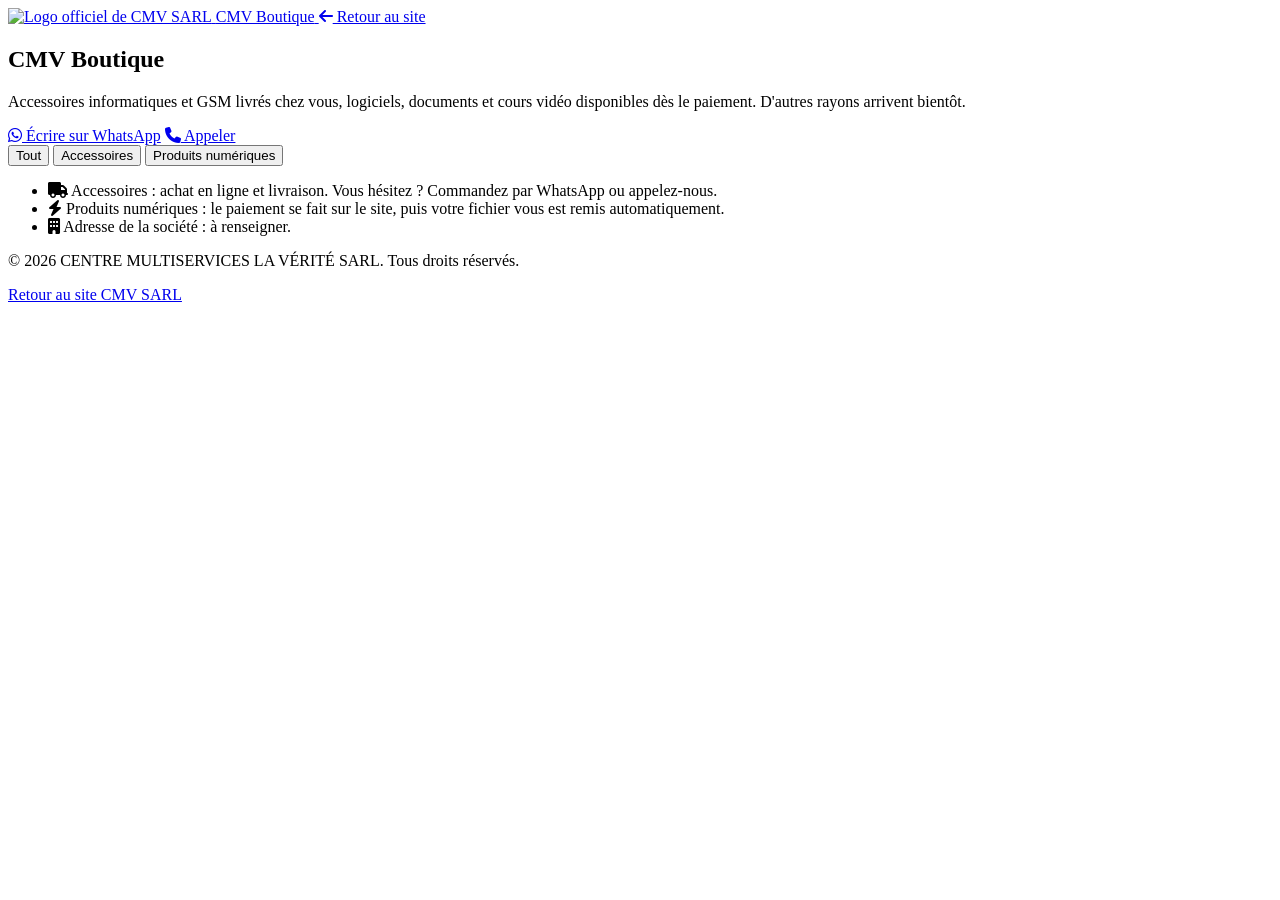
==== boutique.html @ c887f4c6 "Add files via upload" ====
<!DOCTYPE html>
<html lang="fr">
<head>
  <meta charset="UTF-8">
  <meta name="viewport" content="width=device-width, initial-scale=1">
  <title>CMV Boutique – Accessoires informatiques, GSM et produits numériques</title>
  <meta name="description" content="CMV Boutique : accessoires informatiques et GSM livrés chez vous, logiciels, documents et cours vidéo à télécharger après paiement en ligne.">
  <meta name="theme-color" content="#0b2a6f">
  <link rel="icon" type="image/png" href="assets/images/favicon.png">
  <link rel="preconnect" href="https://fonts.googleapis.com">
  <link rel="preconnect" href="https://fonts.gstatic.com" crossorigin>
  <link href="https://fonts.googleapis.com/css2?family=Poppins:wght@400;500;600;700&display=swap" rel="stylesheet">
  <link rel="stylesheet" href="https://cdnjs.cloudflare.com/ajax/libs/font-awesome/6.5.1/css/all.min.css">
  <link rel="stylesheet" href="assets/css/style.css">
</head>
<body>
  <header class="site-header">
    <div class="container header-inner">
      <a class="brand" href="index.html" aria-label="CMV SARL – Retour à l'accueil">
        <img src="assets/images/logo-cmv-sarl-320.png" width="48" height="48" alt="Logo officiel de CMV SARL">
        <span>CMV Boutique</span>
      </a>
      <a class="btn btn-outline" href="index.html"><i class="fa-solid fa-arrow-left" aria-hidden="true"></i> Retour au site</a>
    </div>
  </header>

  <main>
    <section class="hero shop-hero">
      <div class="container">
        <h1>CMV Boutique</h1>
        <p class="lead">Accessoires informatiques et GSM livrés chez vous, logiciels, documents et cours vidéo disponibles dès le paiement. D'autres rayons arrivent bientôt.</p>
        <div class="btn-row">
          <a class="btn btn-whatsapp" id="shopWa" href="#adresse"><i class="fa-brands fa-whatsapp" aria-hidden="true"></i> Écrire sur WhatsApp</a>
          <a class="btn btn-outline-light" id="shopTel" href="#adresse"><i class="fa-solid fa-phone" aria-hidden="true"></i> Appeler</a>
        </div>
      </div>
    </section>

    <section class="section section-soft" id="catalogue">
      <div class="container">
        <div class="filters" role="group" aria-label="Choisir un rayon">
          <button class="filter is-active" data-shop="all" aria-pressed="true">Tout</button>
          <button class="filter" data-shop="materiel" aria-pressed="false">Accessoires</button>
          <button class="filter" data-shop="numerique" aria-pressed="false">Produits numériques</button>
        </div>
        <div class="grid grid-3" id="shopGrid"></div>
        <ul class="shop-notes" id="adresse">
          <li><i class="fa-solid fa-truck" aria-hidden="true"></i> Accessoires : achat en ligne et livraison. Vous hésitez ? Commandez par WhatsApp ou appelez-nous.</li>
          <li><i class="fa-solid fa-bolt" aria-hidden="true"></i> Produits numériques : le paiement se fait sur le site, puis votre fichier vous est remis automatiquement.</li>
          <li><i class="fa-solid fa-building" aria-hidden="true"></i> <span id="shopAddress">Adresse de la société : à renseigner.</span></li>
        </ul>
      </div>
    </section>
  </main>

  <footer class="site-footer">
    <div class="container footer-bottom">
      <p>© <span id="year">2026</span> CENTRE MULTISERVICES LA VÉRITÉ SARL. Tous droits réservés.</p>
      <p><a href="index.html">Retour au site CMV SARL</a></p>
    </div>
  </footer>

  <button class="cart-fab" id="cartBtn" aria-label="Ouvrir le panier" hidden><i class="fa-solid fa-cart-shopping" aria-hidden="true"></i> <span id="cartCount">0</span></button>
  <dialog id="cartDialog" class="cart">
    <form method="dialog" class="cart-head"><h2>Votre panier</h2><button aria-label="Fermer">&times;</button></form>
    <ul id="cartItems"></ul>
    <p class="cart-total">Total : <strong id="cartTotal">0 FCFA</strong></p>
    <div class="field"><label for="livNom">Nom et téléphone</label><input id="livNom" autocomplete="name"></div>
    <div class="field"><label for="livAdresse">Adresse de livraison</label><textarea id="livAdresse" rows="2"></textarea></div>
    <div class="btn-row">
      <button class="btn btn-whatsapp" id="cartWa" type="button"><i class="fa-brands fa-whatsapp" aria-hidden="true"></i> Commander sur WhatsApp</button>
      <button class="btn btn-gold" id="cartPay" type="button">Payer en ligne</button>
    </div>
    <p class="note" id="cartMsg" role="status"></p>
  </dialog>

  <script src="assets/js/config.js"></script>
  <script src="assets/js/products.js"></script>
  <script src="assets/js/boutique.js"></script>
</body>
</html>
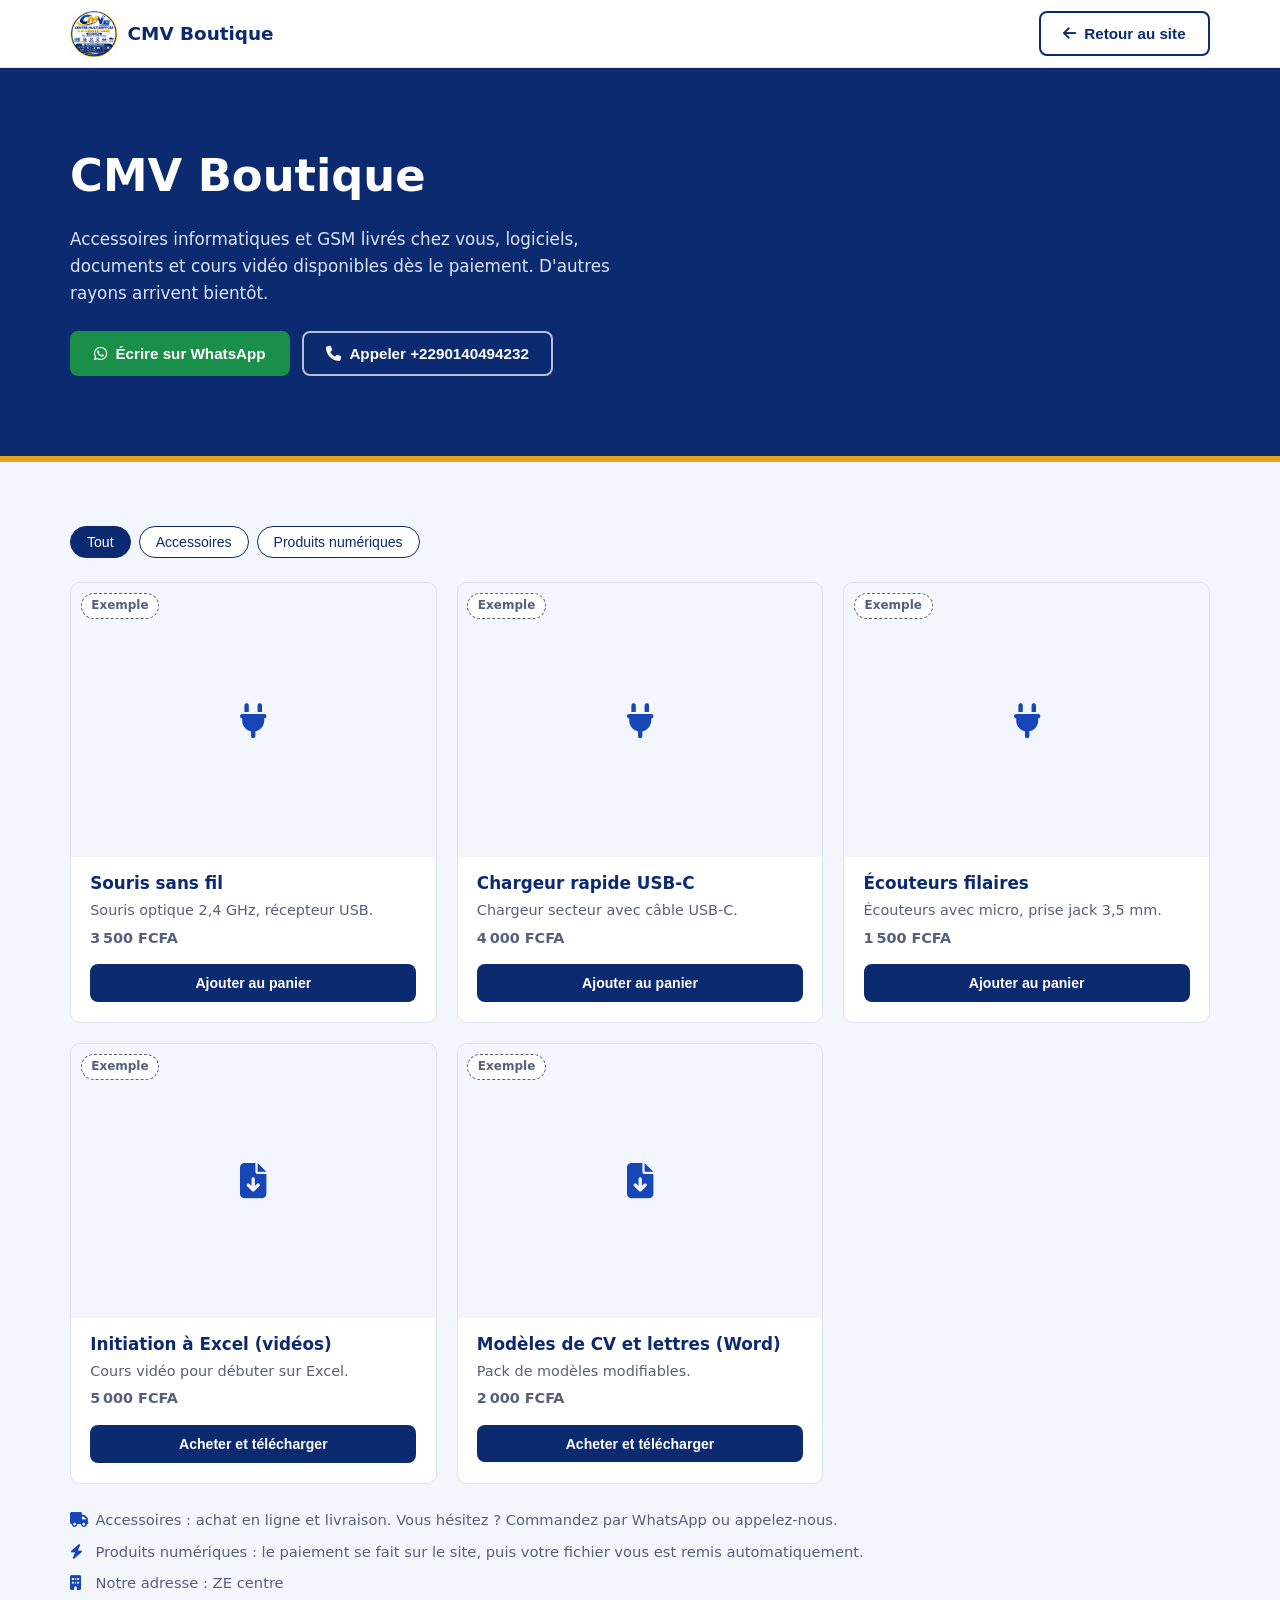
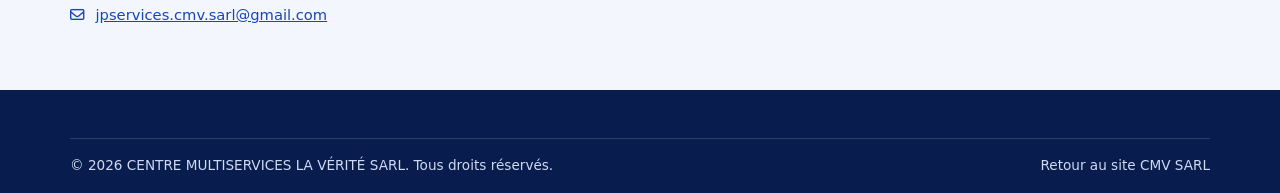
==== commit 3072841f: "Update boutique.html" ====
--- a/boutique.html
+++ b/boutique.html
@@ -69,7 +69,7 @@
     <div class="field"><label for="livAdresse">Adresse de livraison</label><textarea id="livAdresse" rows="2"></textarea></div>
     <div class="btn-row">
       <button class="btn btn-whatsapp" id="cartWa" type="button"><i class="fa-brands fa-whatsapp" aria-hidden="true"></i> Commander sur WhatsApp</button>
-      <button class="btn btn-gold" id="cartPay" type="button">Payer en ligne</button>
+      <a class="btn btn-gold" id="cartPay" type="button" href="https://direct.kkiapay.me/41871/paiement-2000-fcfa--itcVSTgmo">Payer en ligne</a>
     </div>
     <p class="note" id="cartMsg" role="status"></p>
   </dialog>
--- a/assets/css/style.css
+++ b/assets/css/style.css
@@ -0,0 +1,198 @@
+/* CMV SARL – feuille de style (mobile-first) */
+:root {
+  --navy: #0b2a6f;
+  --navy-dark: #081d4d;
+  --royal: #1646b8;
+  --gold: #e3a312;
+  --gold-dark: #c78c08;
+  --white: #fff;
+  --soft: #f3f6fc;
+  --text: #1c2540;
+  --muted: #55607d;
+  --line: #dce3f2;
+  --radius: 10px;
+  --shadow: 0 2px 10px rgba(11, 42, 111, .08);
+  --header-h: 68px;
+}
+
+*, *::before, *::after { box-sizing: border-box; }
+html { scroll-behavior: smooth; scroll-padding-top: var(--header-h); }
+body { margin: 0; font-family: 'Poppins', system-ui, sans-serif; color: var(--text); line-height: 1.6; background: var(--white); overflow-x: hidden; }
+img { max-width: 100%; height: auto; display: block; }
+a { color: var(--royal); }
+ul { margin: 0; padding: 0; list-style: none; }
+h1, h2, h3 { line-height: 1.25; margin: 0 0 .5em; color: var(--navy); }
+p { margin: 0 0 1em; }
+:focus-visible { outline: 3px solid var(--gold); outline-offset: 2px; }
+
+.container { width: min(1140px, 100% - 2rem); margin-inline: auto; }
+.skip { position: absolute; left: -999px; top: 0; background: var(--gold); color: var(--navy); padding: .5rem 1rem; z-index: 100; }
+.skip:focus { left: 0; }
+
+/* Boutons */
+.btn { display: inline-flex; align-items: center; justify-content: center; gap: .5rem; padding: .75rem 1.4rem; border-radius: 8px; font: 600 .95rem 'Poppins', sans-serif; text-decoration: none; border: 2px solid transparent; cursor: pointer; transition: background .2s, color .2s, border-color .2s; }
+.btn-gold { background: var(--gold); color: var(--navy-dark); }
+.btn-gold:hover { background: var(--gold-dark); }
+.btn-outline-light { border-color: rgba(255,255,255,.7); color: var(--white); }
+.btn-outline-light:hover { background: var(--white); color: var(--navy); }
+.btn-outline { border-color: var(--navy); color: var(--navy); }
+.btn-outline:hover { background: var(--navy); color: var(--white); }
+.btn-whatsapp { background: #1a8f4a; color: var(--white); }
+.btn-whatsapp:hover { background: #147a3e; }
+.btn-sm { background: var(--navy); color: var(--white); padding: .55rem 1rem; font-size: .88rem; }
+.btn-sm:hover { background: var(--royal); }
+.btn-row { display: flex; flex-wrap: wrap; gap: .75rem; }
+
+/* En-tête */
+.site-header { position: sticky; top: 0; z-index: 50; background: var(--white); border-bottom: 1px solid var(--line); height: var(--header-h); }
+.header-inner { display: flex; align-items: center; justify-content: space-between; height: 100%; }
+.brand { display: flex; align-items: center; gap: .6rem; text-decoration: none; color: var(--navy); font-weight: 700; font-size: 1.15rem; }
+.brand img { width: 48px; height: 48px; }
+.menu-toggle { background: none; border: 0; font-size: 1.5rem; color: var(--navy); padding: .5rem; cursor: pointer; }
+.nav { position: absolute; top: var(--header-h); left: 0; right: 0; background: var(--white); border-bottom: 1px solid var(--line); padding: 1rem; display: none; flex-direction: column; gap: 1rem; box-shadow: var(--shadow); }
+.nav.is-open { display: flex; }
+.nav ul { display: flex; flex-direction: column; }
+.nav li a { display: block; padding: .6rem .25rem; text-decoration: none; color: var(--text); font-weight: 500; }
+.nav li a:hover, .nav li a.is-current { color: var(--royal); }
+
+/* Hero */
+.hero { background: var(--navy); color: var(--white); padding: 3rem 0; border-bottom: 6px solid var(--gold); }
+.hero-grid { display: grid; gap: 2rem; align-items: center; }
+.hero h1 { color: var(--white); font-size: clamp(1.8rem, 5vw, 2.8rem); }
+.lead { color: #dbe4fb; font-size: 1.05rem; max-width: 56ch; }
+.hero-points { display: flex; flex-wrap: wrap; gap: .5rem 1.5rem; margin-top: 1.5rem; color: #dbe4fb; font-size: .92rem; }
+.hero-points i { color: var(--gold); margin-right: .35rem; }
+.hero-photo { margin: 0; }
+.hero-photo img { border-radius: 14px; width: 100%; aspect-ratio: 4 / 3; object-fit: cover; border: 3px solid rgba(255,255,255,.15); }
+
+/* Sections */
+.section { padding: 4rem 0; }
+.section-soft { background: var(--soft); }
+.section-navy { background: var(--navy); }
+.section-navy h2, .section-navy h3 { color: var(--white); }
+.section-navy p { color: #dbe4fb; }
+.section-head { margin-bottom: 2rem; max-width: 60ch; }
+.section-head h2 { font-size: clamp(1.5rem, 4vw, 2.1rem); }
+.section-head p { color: var(--muted); }
+.section-navy .section-head p { color: #dbe4fb; }
+
+.grid { display: grid; gap: 1.25rem; }
+
+/* Cartes */
+.card { background: var(--white); border: 1px solid var(--line); border-radius: var(--radius); padding: 1.5rem; box-shadow: var(--shadow); display: flex; flex-direction: column; align-items: flex-start; }
+.card p { color: var(--muted); flex: 1; }
+.card .icon { font-size: 1.6rem; color: var(--royal); margin-bottom: .9rem; }
+.card-line { border-top: 4px solid var(--gold); }
+.more { font-weight: 600; text-decoration: none; color: var(--royal); border-bottom: 2px solid var(--gold); }
+.more:hover { color: var(--navy); }
+
+.why { padding: 1.25rem; border-left: 3px solid var(--gold); }
+.why i { color: var(--gold); font-size: 1.5rem; margin-bottom: .6rem; }
+
+/* Portfolio */
+.filters { display: flex; flex-wrap: wrap; gap: .5rem; margin-bottom: 1.5rem; }
+.filter { font: 500 .88rem 'Poppins', sans-serif; padding: .45rem 1rem; border-radius: 999px; border: 1px solid var(--navy); background: var(--white); color: var(--navy); cursor: pointer; }
+.filter:hover { background: var(--soft); }
+.filter.is-active { background: var(--navy); color: var(--white); }
+.work { margin: 0; aspect-ratio: 4 / 3; border: 2px dashed #9fb0d8; border-radius: var(--radius); background: var(--white); display: flex; flex-direction: column; align-items: center; justify-content: center; text-align: center; color: var(--navy); }
+.work i { font-size: 2rem; color: var(--royal); margin-bottom: .6rem; }
+.work figcaption { font-weight: 600; }
+.work span { display: block; font-weight: 400; font-size: .82rem; color: var(--muted); }
+.work[hidden] { display: none; }
+
+/* À propos */
+.about-grid { display: grid; gap: 2rem; align-items: center; }
+.about-photo { margin: 0; }
+.about-photo img { border-radius: 14px; width: 100%; aspect-ratio: 4 / 3; object-fit: cover; box-shadow: var(--shadow); }
+.slogan { font-weight: 600; color: var(--navy); border-left: 4px solid var(--gold); padding-left: 1rem; }
+
+/* Contact */
+.contact-grid { display: grid; gap: 2rem; }
+.form { background: var(--white); border: 1px solid var(--line); border-radius: var(--radius); padding: 1.5rem; box-shadow: var(--shadow); }
+.field { margin-bottom: 1rem; }
+label { display: block; font-weight: 500; margin-bottom: .3rem; font-size: .92rem; }
+input, select, textarea { width: 100%; font: inherit; padding: .7rem .8rem; border: 1px solid #b8c4e0; border-radius: 8px; background: var(--white); color: var(--text); }
+input:focus, select:focus, textarea:focus { border-color: var(--royal); outline: 2px solid rgba(22,70,184,.25); }
+.field.invalid input, .field.invalid select, .field.invalid textarea { border-color: #b3261e; }
+.error { color: #b3261e; font-size: .84rem; margin: .3rem 0 0; min-height: 0; }
+.form-status { margin: 1rem 0 0; font-weight: 500; }
+.form-status.ok { color: #1a6b3a; }
+.contact-info { display: flex; flex-direction: column; gap: .8rem; align-items: flex-start; }
+.info-list li { margin-bottom: .5rem; }
+.info-list i { color: var(--royal); width: 1.2rem; }
+.note { color: var(--muted); font-size: .9rem; }
+
+/* Pied de page */
+.site-footer { background: var(--navy-dark); color: #cfd9f3; padding-top: 3rem; }
+.site-footer h3 { color: var(--white); font-size: 1rem; }
+.site-footer a { color: #cfd9f3; text-decoration: none; }
+.site-footer a:hover { color: var(--gold); }
+.site-footer li { margin-bottom: .4rem; font-size: .92rem; }
+.footer-grid { display: grid; gap: 2rem; padding-bottom: 2rem; }
+.footer-brand img { width: 96px; height: 96px; margin-bottom: .8rem; background: var(--white); border-radius: 50%; }
+.footer-bottom { border-top: 1px solid rgba(255,255,255,.15); padding: 1rem 0; display: flex; flex-wrap: wrap; justify-content: space-between; gap: .5rem; font-size: .85rem; }
+.footer-bottom p { margin: 0; }
+.socials { display: flex; gap: .8rem; font-size: 1.3rem; margin-top: .5rem; }
+
+/* Boutique */
+.product { background: var(--white); border: 1px solid var(--line); border-radius: var(--radius); overflow: hidden; display: flex; flex-direction: column; }
+.product-img { aspect-ratio: 4 / 3; background: var(--soft); display: grid; place-items: center; color: var(--royal); font-size: 2.2rem; position: relative; }
+.product-img img { width: 100%; height: 100%; object-fit: cover; }
+.badge { position: absolute; top: .6rem; left: .6rem; font-size: .75rem; font-weight: 600; background: var(--gold); color: var(--navy-dark); padding: .15rem .6rem; border-radius: 999px; }
+.badge.ex { background: var(--white); border: 1px dashed var(--muted); color: var(--muted); }
+.product-body { padding: 1rem 1.2rem 1.3rem; display: flex; flex-direction: column; gap: .3rem; flex: 1; }
+.product-body h3 { font-size: 1.05rem; margin: 0; }
+.product-body p { color: var(--muted); font-size: .9rem; margin: 0; flex: 1; }
+.price { font-weight: 700; color: var(--navy); font-size: 1.15rem; margin-top: .4rem; }
+.product .btn { margin-top: .6rem; }
+.shop-notes { margin-top: 1.5rem; display: grid; gap: .5rem; color: var(--muted); font-size: .92rem; }
+.shop-notes i { color: var(--royal); width: 1.3rem; }
+.empty { grid-column: 1 / -1; color: var(--muted); }
+.cart-fab { position: fixed; right: 1rem; bottom: 1rem; z-index: 60; background: var(--navy); color: var(--white); border: 0; border-radius: 999px; padding: .8rem 1.1rem; font: 600 1rem 'Poppins', sans-serif; cursor: pointer; box-shadow: 0 4px 14px rgba(0,0,0,.25); }
+.cart-fab:not([hidden]) { display: inline-flex; gap: .5rem; align-items: center; }
+.cart { width: min(480px, 100% - 1.5rem); border: 0; border-radius: 12px; padding: 1.2rem; }
+.cart::backdrop { background: rgba(8,29,77,.55); }
+.cart-head { display: flex; justify-content: space-between; align-items: center; }
+.cart-head h2 { margin: 0; font-size: 1.2rem; }
+.cart-head button { background: none; border: 0; font-size: 1.8rem; cursor: pointer; color: var(--navy); }
+#cartItems li { display: flex; justify-content: space-between; gap: .5rem; align-items: center; padding: .6rem 0; border-bottom: 1px solid var(--line); font-size: .92rem; }
+#cartItems button { border: 1px solid var(--line); background: var(--white); border-radius: 6px; width: 1.8rem; height: 1.8rem; cursor: pointer; }
+.cart-total { margin: 1rem 0; }
+
+/* Bouton CMV Boutique */
+.btn-boutique { margin-left: auto; margin-right: .5rem; font-size: 1.05rem; padding: .8rem 1.3rem; box-shadow: 0 3px 10px rgba(227,163,18,.45); }
+.shop-hero { padding: 3rem 0; }
+.shop-hero .lead { margin-bottom: 1.5rem; }
+@media (max-width: 420px) { .brand span { display: none; } .btn-boutique { padding: .7rem 1rem; } }
+
+/* Tablettes */
+@media (min-width: 640px) {
+  .grid-3 { grid-template-columns: repeat(2, 1fr); }
+  .grid-4 { grid-template-columns: repeat(2, 1fr); }
+  .footer-grid { grid-template-columns: 1fr 1fr; }
+}
+
+/* Ordinateurs */
+@media (min-width: 960px) {
+  .menu-toggle { display: none; }
+  .nav { position: static; display: flex; flex-direction: row; align-items: center; border: 0; box-shadow: none; padding: 0; gap: 1.5rem; }
+  .nav ul { flex-direction: row; gap: 1.2rem; }
+  .nav li a { padding: .4rem 0; font-size: .93rem; }
+  .hero { padding: 5rem 0; }
+  .hero-grid { grid-template-columns: 1.05fr 1fr; gap: 3rem; }
+  .grid-3 { grid-template-columns: repeat(3, 1fr); }
+  .grid-4 { grid-template-columns: repeat(4, 1fr); }
+  .about-grid { grid-template-columns: 1fr 1fr; gap: 3rem; }
+  .contact-grid { grid-template-columns: 1.3fr 1fr; }
+  .footer-grid { grid-template-columns: 1.4fr 1fr 1fr 1fr; }
+}
+
+/* Apparition discrète des sections */
+.reveal { opacity: 0; transform: translateY(12px); transition: opacity .5s, transform .5s; }
+.reveal.is-visible { opacity: 1; transform: none; }
+
+@media (prefers-reduced-motion: reduce) {
+  html { scroll-behavior: auto; }
+  *, *::before, *::after { transition: none !important; animation: none !important; }
+  .reveal { opacity: 1; transform: none; }
+}
